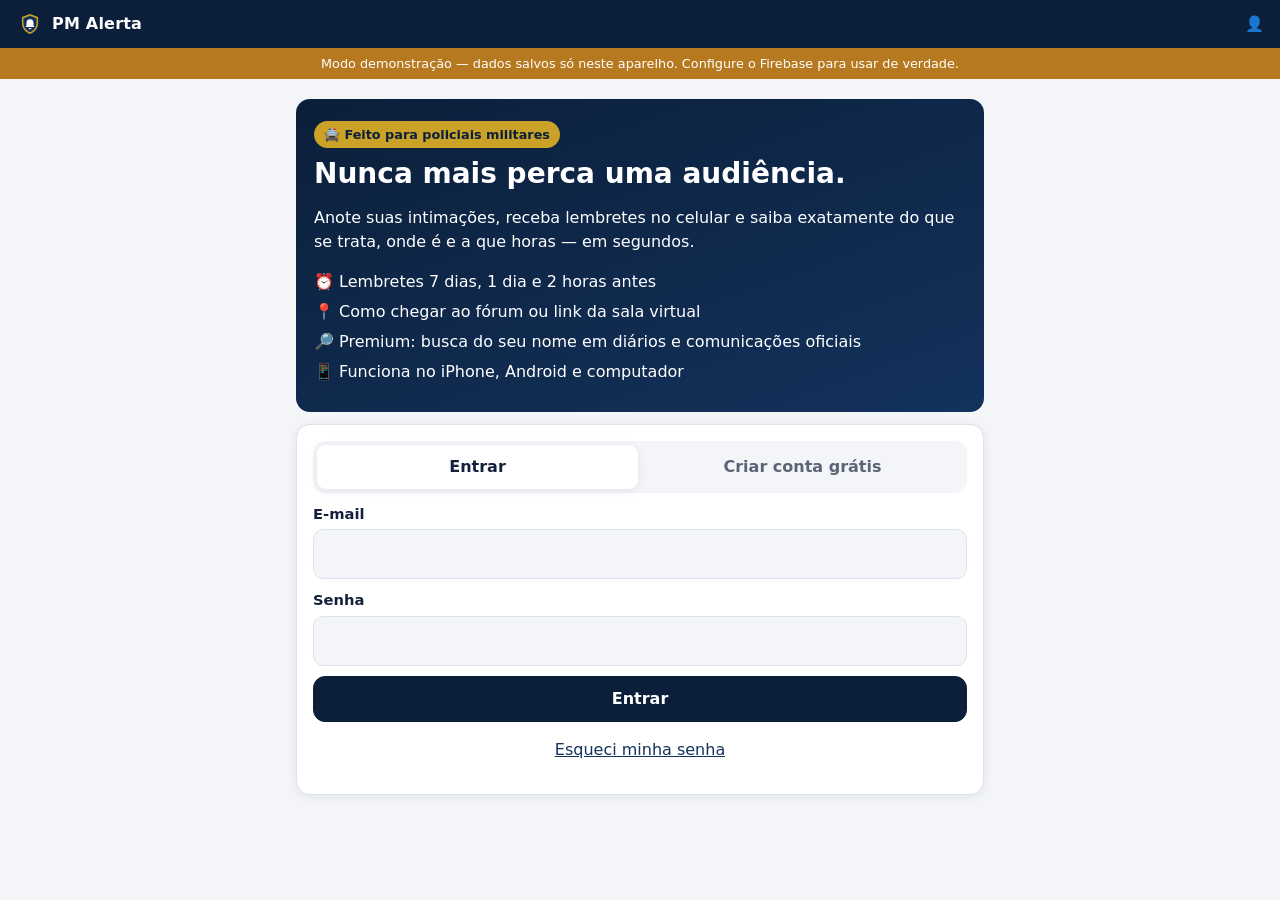
==== index.html @ fee6ee23 "feat: PM Alerta — PWA de lembretes de audiências (v0.1.0) Lembretes de audiências para policiais mil" ====
<!doctype html>
<html lang="pt-BR">
<head>
<meta charset="utf-8">
<meta name="viewport" content="width=device-width, initial-scale=1, viewport-fit=cover">
<meta http-equiv="Content-Security-Policy" content="default-src 'self'; script-src 'self' https://www.gstatic.com https://pagead2.googlesyndication.com https://*.googlesyndication.com https://*.google.com https://*.googletagservices.com https://*.doubleclick.net https://*.adtrafficquality.google https://fundingchoicesmessages.google.com; style-src 'self' 'unsafe-inline'; img-src 'self' data: https:; connect-src 'self' https://*.googleapis.com https://*.firebaseio.com https://*.firebaseapp.com https://www.gstatic.com https://comunicaapi.pje.jus.br https://api.queridodiario.ok.org.br https://*.google.com https://*.googlesyndication.com https://*.doubleclick.net https://*.adtrafficquality.google; frame-src https://*.firebaseapp.com https://*.googlesyndication.com https://*.doubleclick.net https://*.google.com https://*.adtrafficquality.google; object-src 'none'; base-uri 'self'; form-action 'self'; manifest-src 'self'; worker-src 'self'; upgrade-insecure-requests">
<meta name="referrer" content="strict-origin-when-cross-origin">
<title>PM Alerta — Anotador de Audiências</title>
<meta name="description" content="Lembretes de audiências judiciais para policiais militares e qualquer pessoa. Anote intimações, receba alertas no celular e saiba do que se trata.">
<meta name="theme-color" content="#0b1f3a">
<meta name="apple-mobile-web-app-capable" content="yes">
<meta name="mobile-web-app-capable" content="yes">
<meta name="apple-mobile-web-app-status-bar-style" content="black-translucent">
<meta name="apple-mobile-web-app-title" content="PM Alerta">
<link rel="manifest" href="manifest.webmanifest">
<link rel="icon" href="assets/img/icon.svg" type="image/svg+xml">
<link rel="apple-touch-icon" href="assets/img/icon-192.png">
<link rel="stylesheet" href="assets/css/styles.css">
<script src="assets/js/frame-guard.js"></script>
<script type="module" src="assets/js/app.js"></script>
<script defer src="assets/js/vendor/qrcode.js"></script>
</head>
<body>
<a class="skip" href="#app">Pular para o conteúdo</a>
<header class="top">
  <a class="brand" href="#/"><img src="assets/img/icon.svg" alt="" width="28" height="28"> PM Alerta</a>
  <a class="top-link" href="#/conta" aria-label="Minha conta">👤</a>
</header>
<div id="demo-banner" class="demo" hidden>Modo demonstração — dados salvos só neste aparelho. Configure o Firebase para usar de verdade.</div>
<main id="app" tabindex="-1"><p class="loading-screen">Carregando…</p></main>
<nav id="nav" class="tabbar" hidden aria-label="Navegação principal">
  <a href="#/"><span>🏠</span>Início</a>
  <a href="#/audiencias"><span>⚖️</span>Audiências</a>
  <a href="#/nova" class="fab"><span>＋</span>Nova</a>
  <a href="#/buscar"><span>🔎</span>Buscar</a>
  <a href="#/premium"><span>⭐</span>Premium</a>
</nav>
<noscript>Ative o JavaScript para usar o PM Alerta.</noscript>
</body>
</html>
---- assets/css/styles.css ----
/* PM Alerta — mobile first, sem dependências. */
:root {
  --navy: #0b1f3a; --navy-2: #13325c; --gold: #c9a227; --gold-2: #e5c55a;
  --bg: #f3f5f9; --card: #ffffff; --text: #14213d; --muted: #5b6577; --line: #dde3ec;
  --ok: #1f8a4c; --warn: #b7791f; --err: #c0392b;
  --radius: 14px; --shadow: 0 2px 10px rgba(11, 31, 58, .08);
  --tab-h: 64px;
  color-scheme: light;
}
@media (prefers-color-scheme: dark) {
  :root { --bg: #0a1424; --card: #12213a; --text: #e8edf5; --muted: #9aa8bd; --line: #24385a; --shadow: none; color-scheme: dark; }
}
* { box-sizing: border-box; }
html { -webkit-text-size-adjust: 100%; }
body { overflow-x: hidden;
  margin: 0; background: var(--bg); color: var(--text);
  font: 16px/1.5 system-ui, -apple-system, "Segoe UI", Roboto, "Helvetica Neue", Arial, sans-serif;
  padding-bottom: calc(var(--tab-h) + env(safe-area-inset-bottom) + 16px);
}
body.admin { padding-bottom: 32px; }
a { color: var(--navy-2); }
@media (prefers-color-scheme: dark) { a { color: var(--gold-2); } }
h1 { font-size: 1.5rem; line-height: 1.2; margin: .4em 0 .5em; }
h2 { font-size: 1.2rem; margin: .2em 0 .6em; }
h3 { font-size: 1rem; }
.skip { position: absolute; left: -999px; } .skip:focus { left: 8px; top: 8px; z-index: 99; background: var(--card); padding: 8px; }
.muted { color: var(--muted); } .small { font-size: .85rem; } .center { text-align: center; } .mono { font-family: ui-monospace, Menlo, Consolas, monospace; }
[hidden] { display: none !important; }

/* topo */
.top {
  position: sticky; top: 0; z-index: 20; display: flex; align-items: center; justify-content: space-between;
  background: var(--navy); color: #fff; padding: calc(10px + env(safe-area-inset-top)) 16px 10px;
}
.brand { display: flex; align-items: center; gap: 8px; color: #fff; font-weight: 800; text-decoration: none; letter-spacing: .2px; }
.top-link { color: #fff; text-decoration: none; font-size: .95rem; }
.demo { background: var(--warn); color: #fff; font-size: .8rem; text-align: center; padding: 6px 12px; }
main { max-width: 720px; margin: 0 auto; padding: 12px 16px; outline: none; }
body.admin main { max-width: 1100px; }
.loading-screen { text-align: center; color: var(--muted); padding: 40px 0; }

/* cards e botões */
.card { background: var(--card); border: 1px solid var(--line); border-radius: var(--radius); padding: 16px; margin: 12px 0; box-shadow: var(--shadow); }
.btn {
  display: inline-flex; align-items: center; justify-content: center; gap: 6px; min-height: 44px; padding: 10px 16px;
  border-radius: 12px; border: 1px solid var(--line); background: var(--card); color: var(--text);
  font: inherit; font-weight: 600; text-decoration: none; cursor: pointer; -webkit-tap-highlight-color: transparent;
}
.btn:active { transform: scale(.98); }
.btn.primary { background: var(--navy); border-color: var(--navy); color: #fff; }
@media (prefers-color-scheme: dark) { .btn.primary { background: var(--gold); border-color: var(--gold); color: #10213b; } }
.btn.danger { color: var(--err); border-color: currentColor; }
.btn.small { min-height: 36px; padding: 6px 12px; font-size: .9rem; }
.btn.block { width: 100%; } .btn.big { min-height: 54px; font-size: 1.05rem; margin: 12px 0; }
.btn:disabled { opacity: .55; cursor: wait; }
.btn.loading::after { content: ""; width: 14px; height: 14px; border: 2px solid currentColor; border-right-color: transparent; border-radius: 50%; animation: spin .7s linear infinite; }
@keyframes spin { to { transform: rotate(360deg); } }
.link { background: none; border: 0; padding: 0; color: inherit; text-decoration: underline; font: inherit; cursor: pointer; }
.row { display: flex; gap: 8px; margin: 12px 0; align-items: center; } .row.wrap { flex-wrap: wrap; } .row.center { justify-content: center; }
.head-row { display: flex; align-items: center; justify-content: space-between; gap: 8px; }

/* formulários */
label { display: block; font-weight: 600; font-size: .92rem; margin: 10px 0; }
label small, legend small { font-weight: 400; color: var(--muted); }
input, select, textarea {
  display: block; width: 100%; margin-top: 4px; padding: 12px; min-height: 46px;
  font: inherit; font-size: 16px; /* evita zoom no iPhone */
  color: var(--text); background: var(--bg); border: 1px solid var(--line); border-radius: 10px;
}
input:focus, select:focus, textarea:focus, .btn:focus-visible, a:focus-visible { outline: 3px solid var(--gold); outline-offset: 1px; }
input[type=checkbox], input[type=radio] { width: auto; min-height: 0; display: inline; margin: 0 6px 0 0; }
fieldset { border: 0; padding: 0; margin: 10px 0; } legend { font-weight: 700; font-size: .92rem; margin-bottom: 6px; }
.grid2 { display: grid; grid-template-columns: 1fr; gap: 0 12px; }
@media (min-width: 520px) { .grid2 { grid-template-columns: 1fr 1fr; } }
.check { font-weight: 400; display: flex; align-items: flex-start; gap: 4px; }
.hint { display: block; font-weight: 400; color: var(--muted); margin-top: 4px; }
.seg, .perfil-pick { display: flex; gap: 8px; flex-wrap: wrap; } .seg legend, .perfil-pick legend { width: 100%; }
.seg label, .pick { flex: 1; margin: 0; }
.seg input, .pick input { position: absolute; opacity: 0; }
.seg span, .pick span { display: block; text-align: center; padding: 12px; border: 1px solid var(--line); border-radius: 10px; background: var(--bg); cursor: pointer; }
.seg input:checked + span, .pick input:checked + span { border-color: var(--navy-2); background: var(--navy); color: #fff; }
.seg input:focus-visible + span, .pick input:focus-visible + span { outline: 3px solid var(--gold); }
.chips { display: flex; flex-wrap: wrap; gap: 6px; }
.chip { margin: 0; font-weight: 500; } .chip input { position: absolute; opacity: 0; }
.chip span { display: inline-block; padding: 8px 12px; border: 1px solid var(--line); border-radius: 99px; }
.chip input:checked + span { background: var(--navy); color: #fff; border-color: var(--navy); }
.chip input:disabled + span { opacity: .6; }

/* tela de entrada */
.hero { background: linear-gradient(160deg, var(--navy), var(--navy-2)); color: #fff; border-radius: var(--radius); padding: 22px 18px; margin-top: 8px; }
.hero h1 { font-size: 1.75rem; margin: .3em 0; }
.hero-badge { display: inline-block; background: var(--gold); color: var(--navy); font-weight: 800; font-size: .8rem; padding: 4px 10px; border-radius: 99px; }
.hero-list { padding-left: 0; list-style: none; margin: 12px 0 0; } .hero-list li { margin: 6px 0; }
.tabs { display: flex; gap: 4px; background: var(--bg); padding: 4px; border-radius: 12px; margin-bottom: 8px; }
.tabs a { flex: 1; text-align: center; padding: 10px; border-radius: 9px; text-decoration: none; color: var(--muted); font-weight: 700; }
.tabs a.on { background: var(--card); color: var(--text); box-shadow: var(--shadow); }

/* início */
.hello { font-size: 1.35rem; }
.next { border-left: 6px solid var(--gold); }
.eyebrow { text-transform: uppercase; letter-spacing: .08em; font-size: .75rem; font-weight: 800; color: var(--gold); margin: 0; }
.big-cd { font-size: 1.6rem; font-weight: 800; margin: .2em 0; color: var(--navy-2); }
@media (prefers-color-scheme: dark) { .big-cd { color: var(--gold-2); } }
.empty { text-align: center; }
.upsell { display: block; text-decoration: none; color: var(--text); background: linear-gradient(135deg, rgba(201,162,39,.18), transparent); border-color: var(--gold); }
.upsell span { display: block; color: var(--muted); font-size: .9rem; }
.sec { margin: 18px 0 6px; color: var(--muted); text-transform: uppercase; font-size: .78rem; letter-spacing: .06em; }

/* lista de audiências */
.list { display: grid; grid-template-columns: minmax(0, 1fr); gap: 8px; }
.aud { display: flex; gap: 12px; align-items: center; background: var(--card); border: 1px solid var(--line); border-radius: var(--radius); padding: 12px; text-decoration: none; color: var(--text); }
.aud-date { min-width: 52px; text-align: center; background: var(--navy); color: #fff; border-radius: 10px; padding: 6px 4px; line-height: 1.1; }
.aud-date b { display: block; font-size: 1.35rem; } .aud-date span { font-size: .75rem; text-transform: uppercase; }
.aud-body { display: flex; flex-direction: column; min-width: 0; } .aud-body > span { color: var(--muted); font-size: .9rem; overflow: hidden; text-overflow: ellipsis; white-space: nowrap; }
.tags em { font-style: normal; font-size: .75rem; background: var(--bg); border: 1px solid var(--line); padding: 1px 8px; border-radius: 99px; margin-right: 4px; }
.tags .cd { color: var(--navy-2); font-weight: 700; } .st-realizada { color: var(--ok); } .st-cancelada, .st-adiada { color: var(--warn); }
dl { margin: 0; } .kv { display: grid; grid-template-columns: 110px 1fr; gap: 8px; padding: 8px 0; border-bottom: 1px solid var(--line); }
.kv dt { color: var(--muted); font-size: .9rem; } .kv dd { margin: 0; overflow-wrap: anywhere; }
.back { display: inline-block; margin: 4px 0; text-decoration: none; }
.warn-t { color: var(--warn); }
.hit { border-top: 1px solid var(--line); padding: 10px 0; } .hit p { margin: 4px 0; font-size: .9rem; color: var(--muted); }

/* premium / pix */
.premium h1 { font-size: 2.2rem; margin: .1em 0; } .premium h1 small { font-size: 1rem; color: var(--muted); font-weight: 500; }
.checks { list-style: none; padding: 0; } .checks li { padding: 6px 0 6px 28px; position: relative; } .checks li::before { content: "✓"; position: absolute; left: 4px; color: var(--ok); font-weight: 900; }
.qr { max-width: 240px; margin: 8px auto; background: #fff; padding: 8px; border-radius: 12px; } .qr svg { width: 100%; height: auto; display: block; }
.steps { text-align: left; } textarea.mono { font-size: .8rem; }

/* avisos */
.notice { display: flex; flex-wrap: wrap; align-items: center; justify-content: space-between; gap: 8px; background: rgba(19,50,92,.08); border: 1px solid var(--line); border-radius: 12px; padding: 10px 12px; margin: 10px 0; font-size: .92rem; }
.notice.warn { background: rgba(183,121,31,.12); border-color: var(--warn); }
.toast { position: fixed; left: 50%; bottom: calc(var(--tab-h) + env(safe-area-inset-bottom) + 12px); transform: translate(-50%, 20px); opacity: 0; transition: .25s; z-index: 50; background: var(--navy); color: #fff; padding: 10px 16px; border-radius: 12px; max-width: calc(100% - 32px); box-shadow: 0 6px 20px rgba(0,0,0,.25); }
.toast.show { opacity: 1; transform: translate(-50%, 0); } .toast.err { background: var(--err); }

/* anúncios */
.ad { position: relative; margin: 14px 0; min-height: 60px; }
.ad-tag { position: absolute; top: 4px; right: 8px; font-size: .65rem; text-transform: uppercase; letter-spacing: .06em; color: var(--muted); z-index: 1; }
.ad-own a, .ad-own > div { display: flex; gap: 12px; align-items: center; background: var(--card); border: 1px dashed var(--line); border-radius: var(--radius); padding: 14px; text-decoration: none; color: var(--text); }
.ad-own img { width: 64px; height: 64px; object-fit: cover; border-radius: 10px; } .ad-own p { margin: 2px 0 0; color: var(--muted); font-size: .9rem; }
.ad-google { min-height: 100px; }

/* barra inferior */
.tabbar {
  position: fixed; left: 0; right: 0; bottom: 0; z-index: 30; display: flex; justify-content: space-around; align-items: stretch;
  height: calc(var(--tab-h) + env(safe-area-inset-bottom)); padding-bottom: env(safe-area-inset-bottom);
  background: var(--card); border-top: 1px solid var(--line);
}
.tabbar a { flex: 1; display: flex; flex-direction: column; align-items: center; justify-content: center; gap: 2px; font-size: .72rem; text-decoration: none; color: var(--muted); font-weight: 600; }
.tabbar a span { font-size: 1.25rem; line-height: 1; }
.tabbar a.on { color: var(--text); } .tabbar a.on span { transform: scale(1.1); }
.tabbar .fab span { background: var(--navy); color: #fff; width: 40px; height: 40px; border-radius: 50%; display: grid; place-items: center; font-size: 1.4rem; box-shadow: 0 3px 10px rgba(11,31,58,.35); }
@media (prefers-color-scheme: dark) { .tabbar .fab span { background: var(--gold); color: var(--navy); } }
@media (min-width: 900px) { .tabbar { max-width: 720px; margin: 0 auto; border: 1px solid var(--line); border-radius: 16px 16px 0 0; } }

/* painel admin */
.adm-tabs { display: flex; gap: 6px; overflow-x: auto; padding: 4px 0 8px; scrollbar-width: none; }
.adm-tabs button { flex: none; border: 1px solid var(--line); background: var(--card); color: var(--text); padding: 10px 14px; border-radius: 99px; font: inherit; font-weight: 600; cursor: pointer; }
.adm-tabs button.on { background: var(--navy); color: #fff; border-color: var(--navy); }
.badge { background: var(--err); color: #fff; border-radius: 99px; padding: 0 7px; font-size: .75rem; }
.tiles { display: grid; grid-template-columns: repeat(2, 1fr); gap: 10px; }
@media (min-width: 720px) { .tiles { grid-template-columns: repeat(3, 1fr); } }
.tile { background: var(--card); border: 1px solid var(--line); border-radius: var(--radius); padding: 14px; } .tile b { display: block; font-size: 1.4rem; } .tile span { color: var(--muted); font-size: .85rem; }
.checklist { list-style: none; padding: 0; } .checklist li { padding: 6px 0; } .checklist .todo { color: var(--muted); }
.table-wrap { overflow-x: auto; -webkit-overflow-scrolling: touch; }
table { width: 100%; border-collapse: collapse; font-size: .9rem; } th, td { text-align: left; padding: 8px; border-bottom: 1px solid var(--line); white-space: nowrap; }
.pos-row { display: grid; gap: 0 12px; grid-template-columns: 1fr; border-bottom: 1px solid var(--line); }
@media (min-width: 620px) { .pos-row { grid-template-columns: 2fr 1fr; } }
.ad-item { display: flex; justify-content: space-between; align-items: center; gap: 8px; flex-wrap: wrap; padding: 10px 0; border-bottom: 1px solid var(--line); }

@media (prefers-reduced-motion: reduce) { * { transition: none !important; animation: none !important; } }

/* páginas de texto */
.doc { max-width: 720px; margin: 0 auto; padding: 16px; } .doc h2 { margin-top: 1.4em; }
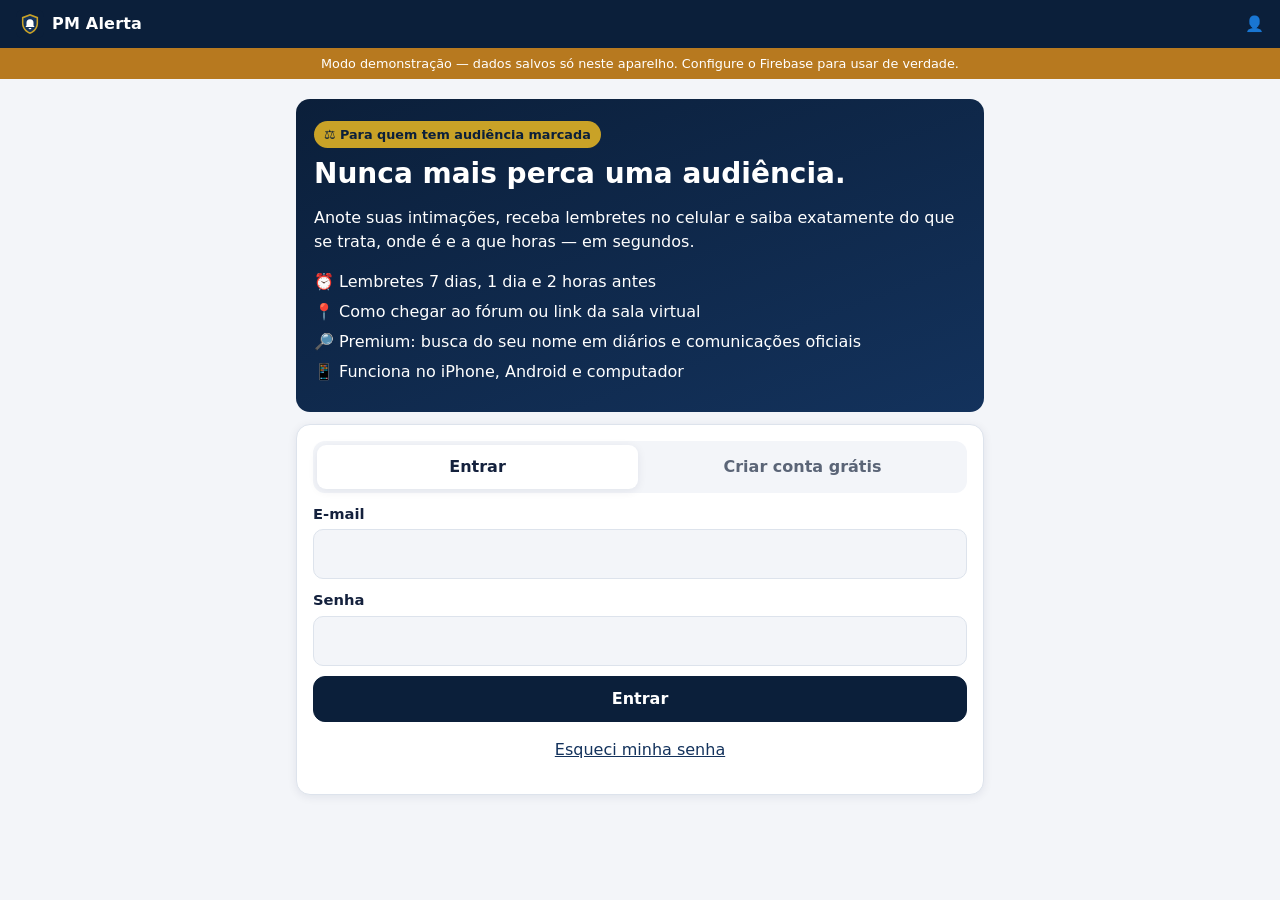
==== commit 0565740f: "feat: app para todos — remove distinção de profissão Tira a escolha 'Você é…' e os campos de nome de" ====
--- a/index.html
+++ b/index.html
@@ -6,7 +6,7 @@
 <meta http-equiv="Content-Security-Policy" content="default-src 'self'; script-src 'self' https://www.gstatic.com https://pagead2.googlesyndication.com https://*.googlesyndication.com https://*.google.com https://*.googletagservices.com https://*.doubleclick.net https://*.adtrafficquality.google https://fundingchoicesmessages.google.com; style-src 'self' 'unsafe-inline'; img-src 'self' data: https:; connect-src 'self' https://*.googleapis.com https://*.firebaseio.com https://*.firebaseapp.com https://www.gstatic.com https://comunicaapi.pje.jus.br https://api.queridodiario.ok.org.br https://*.google.com https://*.googlesyndication.com https://*.doubleclick.net https://*.adtrafficquality.google; frame-src https://*.firebaseapp.com https://*.googlesyndication.com https://*.doubleclick.net https://*.google.com https://*.adtrafficquality.google; object-src 'none'; base-uri 'self'; form-action 'self'; manifest-src 'self'; worker-src 'self'; upgrade-insecure-requests">
 <meta name="referrer" content="strict-origin-when-cross-origin">
 <title>PM Alerta — Anotador de Audiências</title>
-<meta name="description" content="Lembretes de audiências judiciais para policiais militares e qualquer pessoa. Anote intimações, receba alertas no celular e saiba do que se trata.">
+<meta name="description" content="Lembretes de audiências judiciais para qualquer pessoa. Anote intimações, receba alertas no celular e saiba do que se trata.">
 <meta name="theme-color" content="#0b1f3a">
 <meta name="apple-mobile-web-app-capable" content="yes">
 <meta name="mobile-web-app-capable" content="yes">
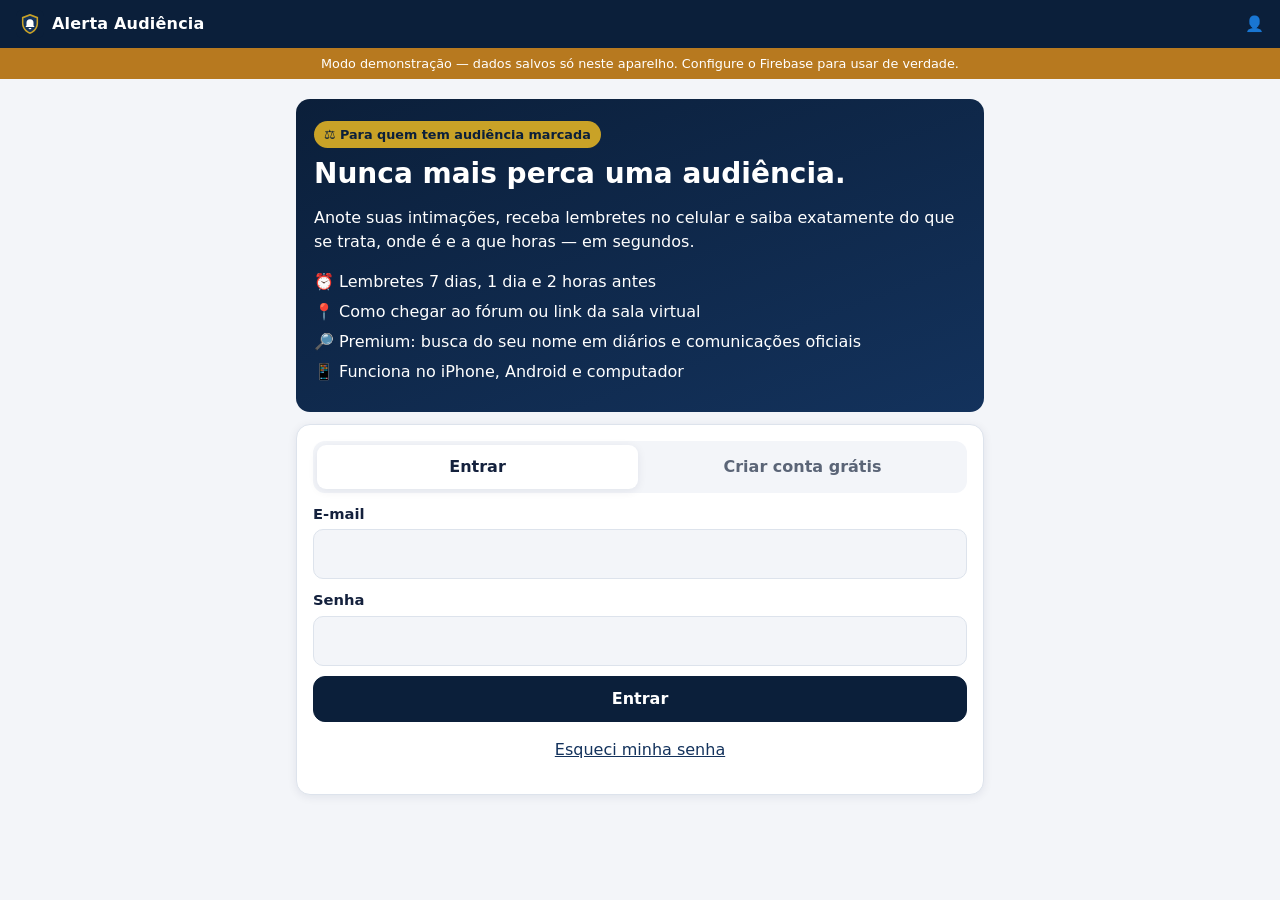
==== commit b711926a: "feat: renomeia o app para Alerta Audiência Co-Authored-By: Claude Opus 5.5 <noreply@anthropic.com> C" ====
--- a/index.html
+++ b/index.html
@@ -5,13 +5,13 @@
 <meta name="viewport" content="width=device-width, initial-scale=1, viewport-fit=cover">
 <meta http-equiv="Content-Security-Policy" content="default-src 'self'; script-src 'self' https://www.gstatic.com https://pagead2.googlesyndication.com https://*.googlesyndication.com https://*.google.com https://*.googletagservices.com https://*.doubleclick.net https://*.adtrafficquality.google https://fundingchoicesmessages.google.com; style-src 'self' 'unsafe-inline'; img-src 'self' data: https:; connect-src 'self' https://*.googleapis.com https://*.firebaseio.com https://*.firebaseapp.com https://www.gstatic.com https://comunicaapi.pje.jus.br https://api.queridodiario.ok.org.br https://*.google.com https://*.googlesyndication.com https://*.doubleclick.net https://*.adtrafficquality.google; frame-src https://*.firebaseapp.com https://*.googlesyndication.com https://*.doubleclick.net https://*.google.com https://*.adtrafficquality.google; object-src 'none'; base-uri 'self'; form-action 'self'; manifest-src 'self'; worker-src 'self'; upgrade-insecure-requests">
 <meta name="referrer" content="strict-origin-when-cross-origin">
-<title>PM Alerta — Anotador de Audiências</title>
+<title>Alerta Audiência — Anotador de Audiências</title>
 <meta name="description" content="Lembretes de audiências judiciais para qualquer pessoa. Anote intimações, receba alertas no celular e saiba do que se trata.">
 <meta name="theme-color" content="#0b1f3a">
 <meta name="apple-mobile-web-app-capable" content="yes">
 <meta name="mobile-web-app-capable" content="yes">
 <meta name="apple-mobile-web-app-status-bar-style" content="black-translucent">
-<meta name="apple-mobile-web-app-title" content="PM Alerta">
+<meta name="apple-mobile-web-app-title" content="Alerta Audiência">
 <link rel="manifest" href="manifest.webmanifest">
 <link rel="icon" href="assets/img/icon.svg" type="image/svg+xml">
 <link rel="apple-touch-icon" href="assets/img/icon-192.png">
@@ -23,7 +23,7 @@
 <body>
 <a class="skip" href="#app">Pular para o conteúdo</a>
 <header class="top">
-  <a class="brand" href="#/"><img src="assets/img/icon.svg" alt="" width="28" height="28"> PM Alerta</a>
+  <a class="brand" href="#/"><img src="assets/img/icon.svg" alt="" width="28" height="28"> Alerta Audiência</a>
   <a class="top-link" href="#/conta" aria-label="Minha conta">👤</a>
 </header>
 <div id="demo-banner" class="demo" hidden>Modo demonstração — dados salvos só neste aparelho. Configure o Firebase para usar de verdade.</div>
@@ -35,6 +35,6 @@
   <a href="#/buscar"><span>🔎</span>Buscar</a>
   <a href="#/premium"><span>⭐</span>Premium</a>
 </nav>
-<noscript>Ative o JavaScript para usar o PM Alerta.</noscript>
+<noscript>Ative o JavaScript para usar o Alerta Audiência.</noscript>
 </body>
 </html>
--- a/assets/css/styles.css
+++ b/assets/css/styles.css
@@ -1,4 +1,4 @@
-/* PM Alerta — mobile first, sem dependências. */
+/* Alerta Audiência — mobile first, sem dependências. */
 :root {
   --navy: #0b1f3a; --navy-2: #13325c; --gold: #c9a227; --gold-2: #e5c55a;
   --bg: #f3f5f9; --card: #ffffff; --text: #14213d; --muted: #5b6577; --line: #dde3ec;
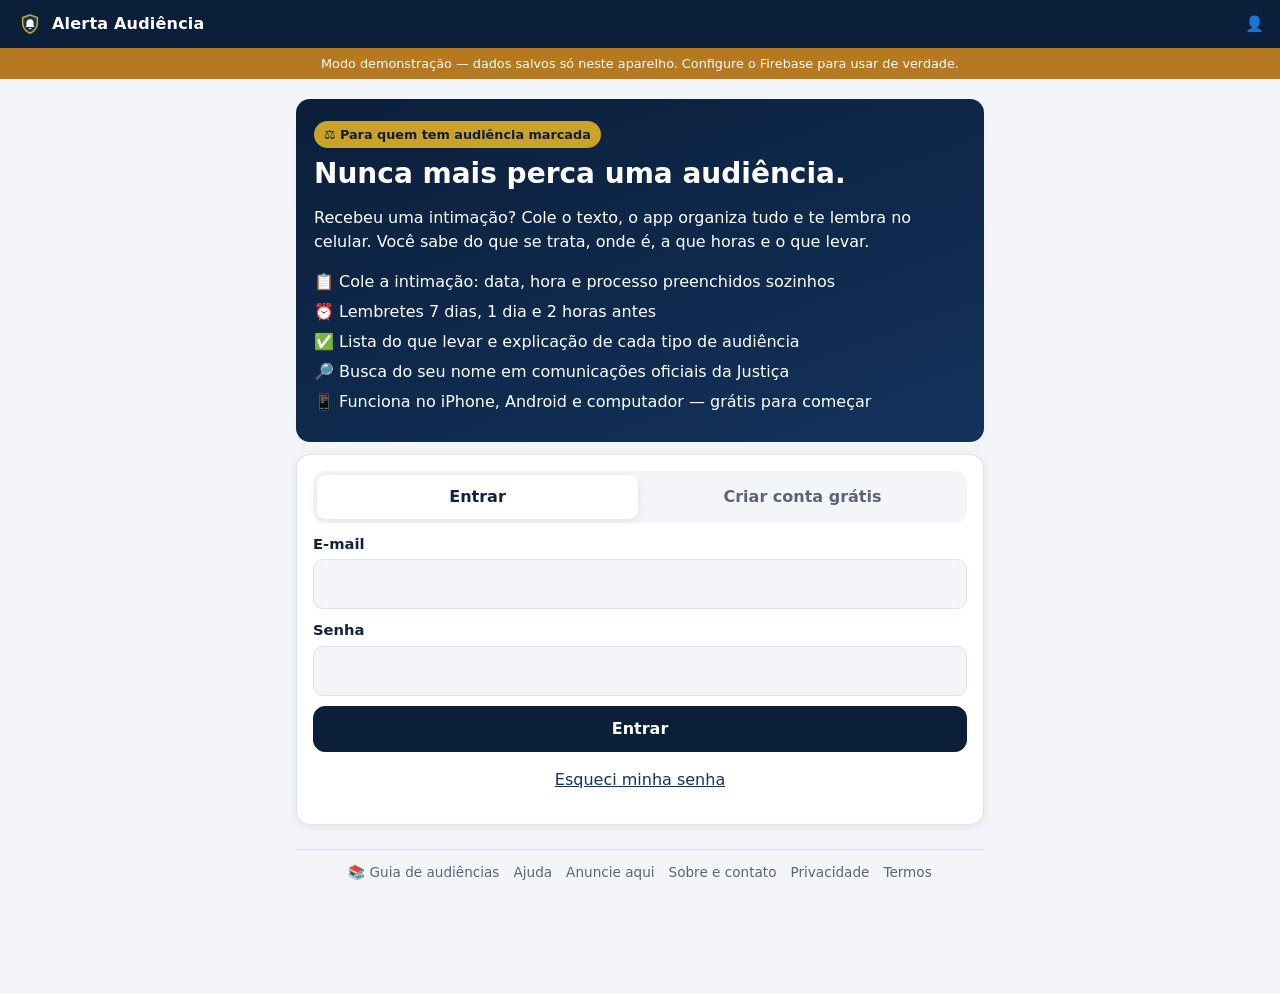
==== commit 31676f1e: "feat: v0.2 — público geral, limites no servidor, área de anúncios e guia - Colar a intimação preench" ====
--- a/index.html
+++ b/index.html
@@ -6,7 +6,7 @@
 <meta http-equiv="Content-Security-Policy" content="default-src 'self'; script-src 'self' https://www.gstatic.com https://pagead2.googlesyndication.com https://*.googlesyndication.com https://*.google.com https://*.googletagservices.com https://*.doubleclick.net https://*.adtrafficquality.google https://fundingchoicesmessages.google.com; style-src 'self' 'unsafe-inline'; img-src 'self' data: https:; connect-src 'self' https://*.googleapis.com https://*.firebaseio.com https://*.firebaseapp.com https://www.gstatic.com https://comunicaapi.pje.jus.br https://api.queridodiario.ok.org.br https://*.google.com https://*.googlesyndication.com https://*.doubleclick.net https://*.adtrafficquality.google; frame-src https://*.firebaseapp.com https://*.googlesyndication.com https://*.doubleclick.net https://*.google.com https://*.adtrafficquality.google; object-src 'none'; base-uri 'self'; form-action 'self'; manifest-src 'self'; worker-src 'self'; upgrade-insecure-requests">
 <meta name="referrer" content="strict-origin-when-cross-origin">
 <title>Alerta Audiência — Anotador de Audiências</title>
-<meta name="description" content="Lembretes de audiências judiciais para qualquer pessoa. Anote intimações, receba alertas no celular e saiba do que se trata.">
+<meta name="description" content="Organize suas audiências judiciais: cole a intimação, receba lembretes no celular, saiba do que se trata e o que levar. Grátis para começar.">
 <meta name="theme-color" content="#0b1f3a">
 <meta name="apple-mobile-web-app-capable" content="yes">
 <meta name="mobile-web-app-capable" content="yes">
@@ -16,9 +16,12 @@
 <link rel="icon" href="assets/img/icon.svg" type="image/svg+xml">
 <link rel="apple-touch-icon" href="assets/img/icon-192.png">
 <link rel="stylesheet" href="assets/css/styles.css">
+<link rel="modulepreload" href="assets/js/store.js">
+<link rel="modulepreload" href="assets/js/util.js">
+<link rel="preconnect" href="https://www.gstatic.com" crossorigin>
 <script src="assets/js/frame-guard.js"></script>
+<script src="assets/js/config.js"></script>
 <script type="module" src="assets/js/app.js"></script>
-<script defer src="assets/js/vendor/qrcode.js"></script>
 </head>
 <body>
 <a class="skip" href="#app">Pular para o conteúdo</a>
--- a/assets/css/styles.css
+++ b/assets/css/styles.css
@@ -171,3 +171,37 @@
 
 /* páginas de texto */
 .doc { max-width: 720px; margin: 0 auto; padding: 16px; } .doc h2 { margin-top: 1.4em; }
+
+/* rodapé com links */
+.foot { display: flex; flex-wrap: wrap; justify-content: center; gap: 6px 14px; max-width: 720px; margin: 24px auto 8px; padding: 12px 16px; border-top: 1px solid var(--line); font-size: .85rem; }
+.foot a { color: var(--muted); text-decoration: none; } .foot a:hover { text-decoration: underline; }
+
+/* colar intimação */
+.paste summary { cursor: pointer; font-weight: 700; } .paste summary small { font-weight: 400; color: var(--muted); }
+.paste textarea { margin: 10px 0; }
+
+/* explicação e checklist */
+.explica { border-left: 6px solid var(--navy-2); } .explica p { margin: .4em 0; }
+.todo { list-style: none; padding: 0; margin: 0; } .todo li { border-bottom: 1px solid var(--line); }
+.todo label { display: flex; gap: 10px; align-items: flex-start; font-weight: 500; margin: 0; padding: 10px 0; cursor: pointer; }
+.todo input { width: 22px; height: 22px; flex: none; margin-top: 1px; accent-color: var(--ok); }
+
+/* ajuda */
+.faq summary { cursor: pointer; font-weight: 700; padding: 2px 0; } .faq[open] summary { margin-bottom: 6px; } .faq p { margin: .5em 0; }
+
+/* busca */
+.uso { font-size: .88rem; color: var(--muted); background: var(--bg); border-radius: 10px; padding: 8px 12px; }
+
+/* anuncie */
+.chips.static span { display: inline-block; padding: 6px 12px; border: 1px solid var(--line); border-radius: 99px; background: var(--card); font-size: .88rem; }
+.pacotes { display: grid; gap: 10px; grid-template-columns: 1fr; } @media (min-width: 620px) { .pacotes { grid-template-columns: 1fr 1fr; } }
+.pacote { margin: 0; display: flex; flex-direction: column; } .pacote h3 { margin: 0; } .pacote .muted { flex: 1; }
+.preco { font-size: 1.3rem; font-weight: 800; color: var(--navy-2); margin: .3em 0; }
+@media (prefers-color-scheme: dark) { .preco { color: var(--gold-2); } }
+
+/* guia */
+.lead { font-size: 1.08rem; color: var(--muted); }
+article h2 { font-size: 1.15rem; margin-top: 1.4em; } article li { margin: .35em 0; }
+.cta { border: 2px solid var(--gold); background: linear-gradient(135deg, rgba(201,162,39,.12), transparent); } .cta p { margin: .4em 0 .8em; }
+.guia-item { display: flex; gap: 12px; align-items: center; text-decoration: none; color: var(--text); margin: 0; }
+.guia-item > span { font-size: 1.8rem; } .guia-item small { display: block; color: var(--muted); }
